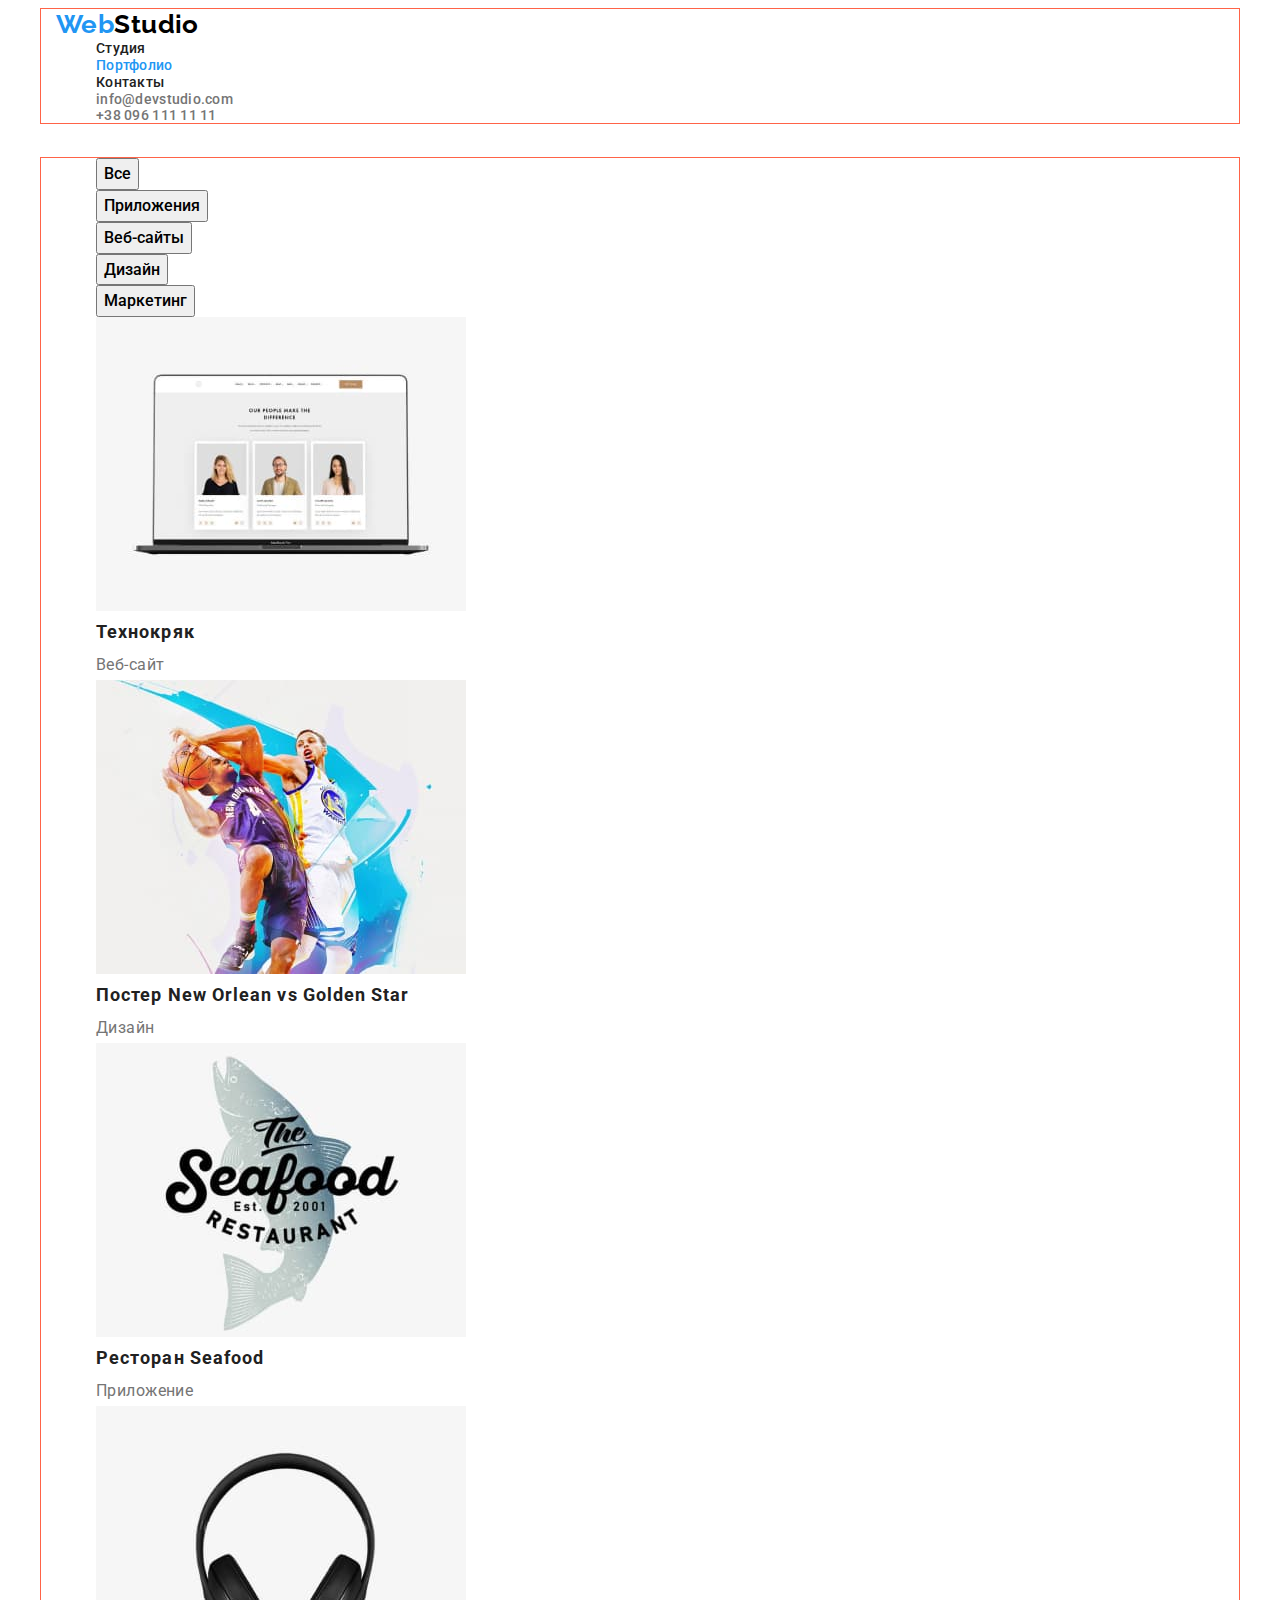
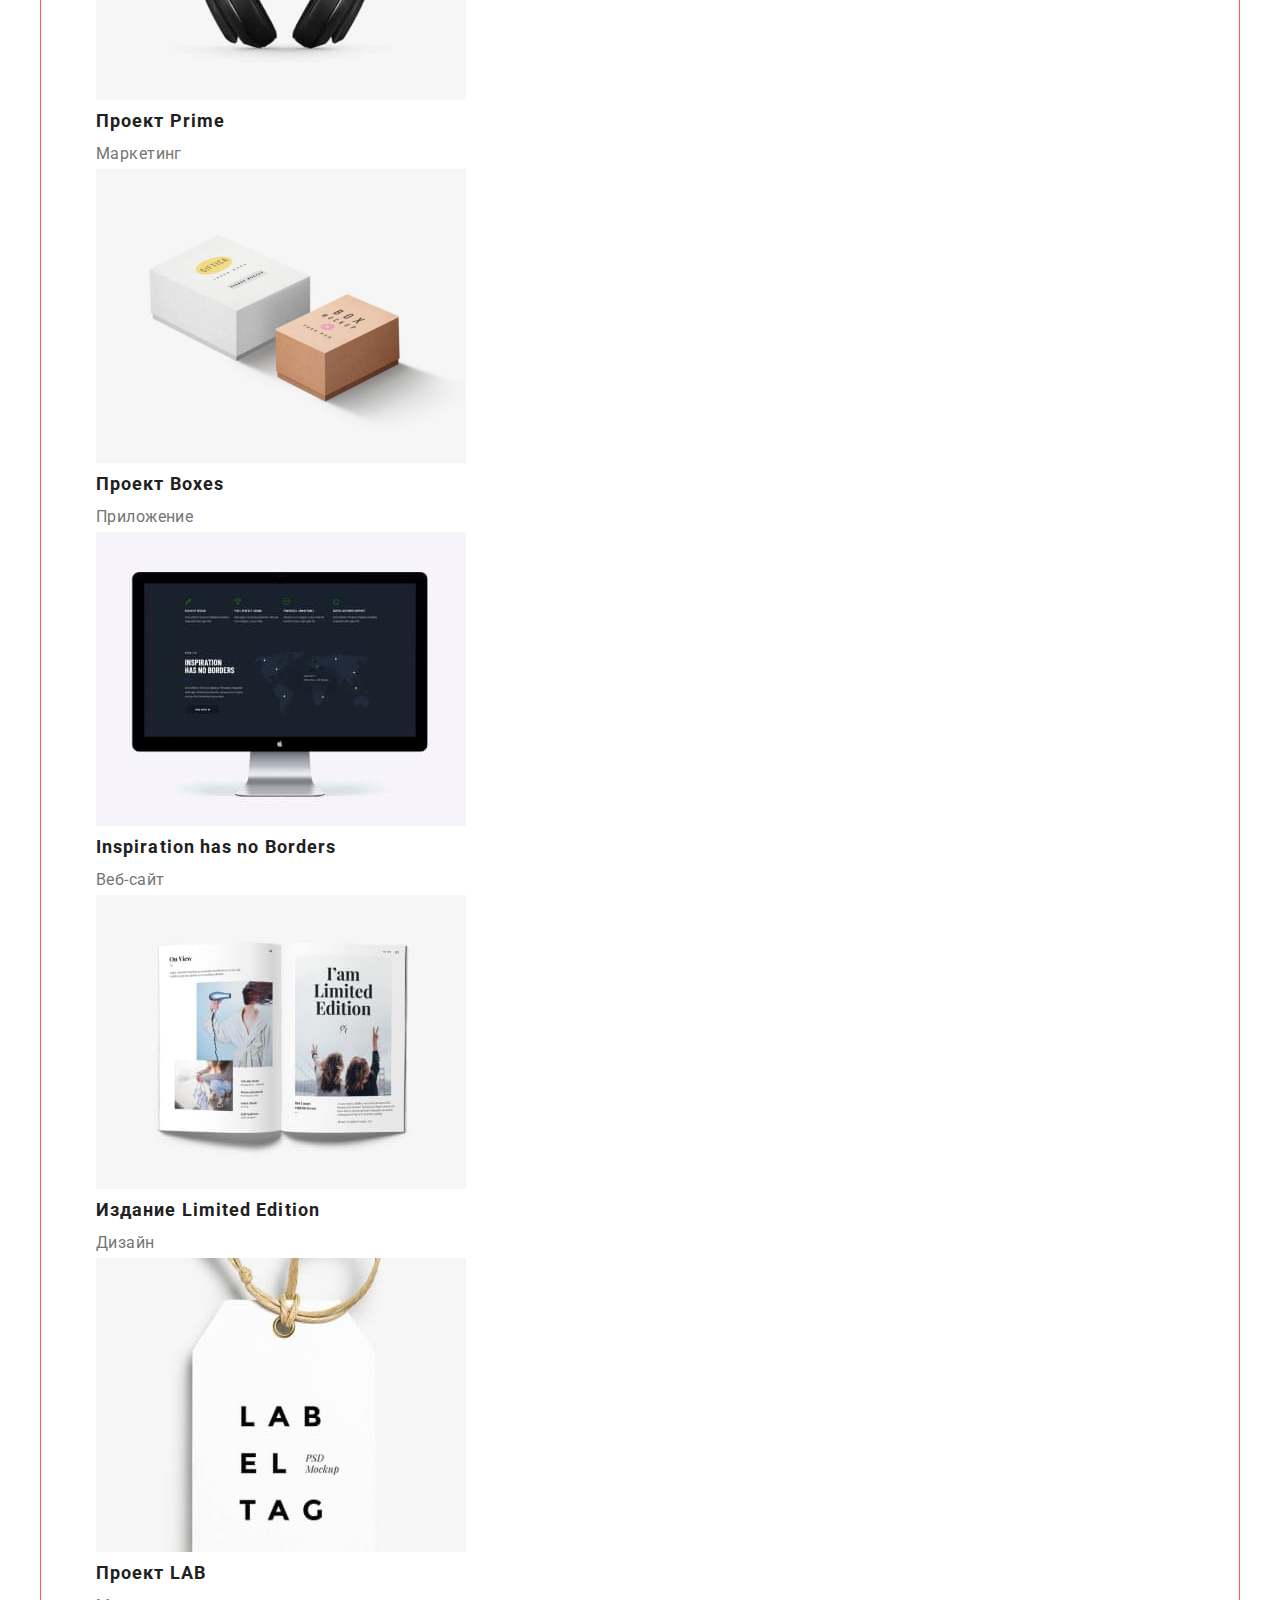
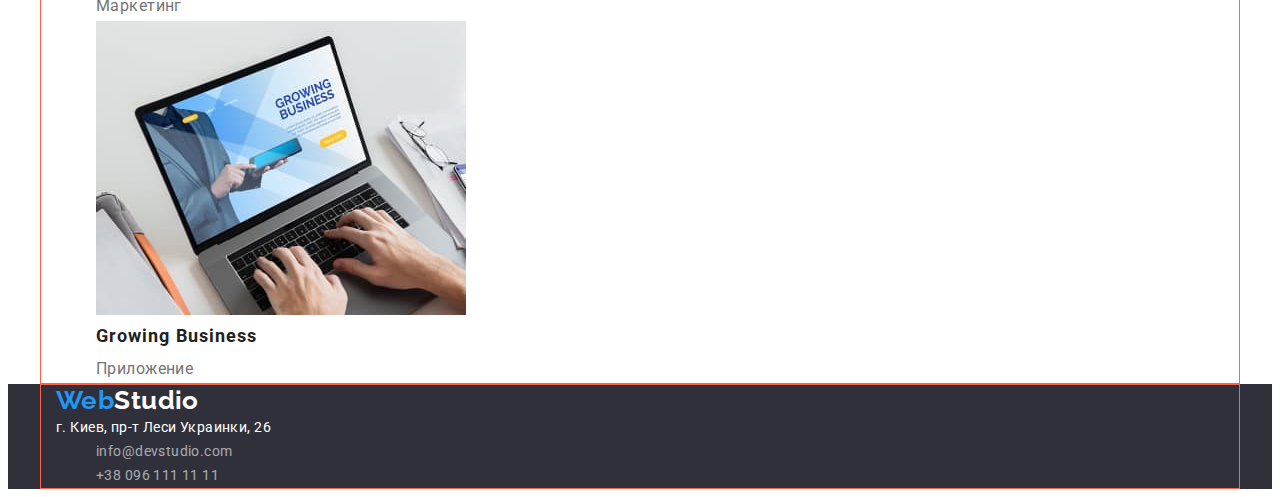
==== portfolio.html @ 593a3c68 "re-added hw_3" ====
<!DOCTYPE html>
<html lang="ru">
<head>
    <meta charset="UTF-8">
    <meta http-equiv="X-UA-Compatible" content="IE=edge">
    <meta name="viewport" content="width=device-width, initial-scale=1.0">
    <title>Портфолио</title>
    <link rel="preconnect" href="https://fonts.gstatic.com">
    <link href="https://fonts.googleapis.com/css2?family=Raleway:wght@700&family=Roboto:wght@400;500;700;900&display=swap" rel="stylesheet">  
    <link rel="stylesheet" href="./css/styles.css">
</head>
    <body>  
        <!--Хедер--> 
        <header>
            <div class="container">
            <nav>
                <a href="./index.html"><span class="logo-web">Web</span><span class="logo-studio">Studio</span></a>
                <ul>
                    <li><a href="./index.html" class="header-title">Студия</a></li>
                    <li><a href="./portfolio.html" class="page-current">Портфолио</a></li>
                    <li><a href="" class="header-title">Контакты</a></li>
                </ul>
            </nav>
                <ul>
                    <li><a href="mailto:info@devstudio.com" class="header-contacts">info@devstudio.com</a></li>
                    <li><a href="tel:+380961111111" class="header-contacts">+38 096 111 11 11</a></li>
                </ul>
            </div>
        </header>
        <!--Основная часть-->
        <main>
            <!--Портфолио-->
            <section>
                <h1 class="projects">Наши работы</h1>
                <div class="container">
                <ul>
                    <li class="filter"><button type="button" class="filter-button">Все</button></li>
                    <li class="filter"><button type="button" class="filter-button">Приложения</button></li>
                    <li class="filter"><button type="button" class="filter-button">Веб-сайты</button></li>
                    <li class="filter"><button type="button" class="filter-button">Дизайн</button></li>
                    <li class="filter"><button type="button" class="filter-button">Маркетинг</button></li>
                </ul>
                <ul>
                    <li>
                        <a href="">
                        <img src="./images/portfolio/technocryak.jpg" alt="Технокряк" width="370" height="294"/>
                        <h2 class="project-name">Технокряк</h2>
                        <p class="project-type">Веб-сайт</p>
                        </a>
                    </li>
                    <li>
                        <a href="">
                        <img src="./images/portfolio/poster.jpg" alt="Постер Нью Орлеан вс Голден Стар" width="370" height="294"/>
                        <h2 class="project-name">Постер New Orlean vs Golden Star</h2>
                        <p class="project-type">Дизайн</p>
                        </a>
                    </li>
                    <li>
                        <a href="">
                        <img src="./images/portfolio/restaurant.jpg" alt="Ресторан Сифуд" width="370" height="294"/>
                        <h2 class="project-name">Ресторан Seafood</h2>
                        <p class="project-type">Приложение</p>
                        </a>
                    </li>
                    <li>
                        <a href="">
                        <img src="./images/portfolio/prime.jpg" alt="Проект Прайм" width="370" height="294"/>
                        <h2 class="project-name">Проект Prime</h2>
                        <p class="project-type">Маркетинг</p>
                        </a>
                    </li>
                    <li>
                        <a href="">
                        <img src="./images/portfolio/boxes.jpg" alt="Проект Боксиз" width="370" height="294"/>
                        <h2 class="project-name">Проект Boxes</h2>
                        <p class="project-type">Приложение</p>
                        </a>
                    </li>
                    <li>
                        <a href="">
                        <img src="./images/portfolio/inspiration.jpg" alt="Инспирейшн хэз ноу бордерз" width="370" height="294"/>
                        <h2 class="project-name">Inspiration has no Borders</h2>
                        <p class="project-type">Веб-сайт</p>
                        </a>
                    </li>
                    <li>
                        <a href="">
                        <img src="./images/portfolio/limedition.jpg" alt="Издание Лимитид Эдишн" width="370" height="294"/>
                        <h2 class="project-name">Издание Limited Edition</h2>
                        <p class="project-type">Дизайн</p>
                        </a>
                    </li>
                    <li>
                        <a href="">
                        <img src="./images/portfolio/lab.jpg" alt="Проект ЛАБ" width="370" height="294"/>
                        <h2 class="project-name">Проект LAB</h2>
                        <p class="project-type">Маркетинг</p>
                        </a>
                    </li>
                    <li>
                        <a href="">
                        <img src="./images/portfolio/growingbus.jpg" alt="Гроуин Бизнес" width="370" height="294"/>
                        <h2 class="project-name">Growing Business</h2>
                        <p class="project-type">Приложение</p>
                        </a>
                    </li>
                </ul>
                </div>               
            </section>    
        </main>
        <!--Футер-->
        <footer class="footer">
            <div class="container">
            <a href="./index.html"><span class="logo-web">Web</span><span class="logo-studio-footer">Studio</span></a>
            <address class="footer-address">
                <p class="footer-post-address"> г. Киев, пр-т Леси Украинки, 26 </p>
                <ul>
                    <li><a href="mailto:info@devstudio.com" class="footer-contacts">info@devstudio.com</a></li>
                    <li><a href="tel:+380961111111" class="footer-contacts">+38 096 111 11 11</a></li>
                </ul>
            </address>
            </div>
        </footer>
    </body>
</html>
---- css/styles.css ----
*,
*::before,
*::after {
  box-sizing: border-box;
}

body {
  font-family: 'Roboto', 'Verdana', 'Tahoma', sans-serif;
  font-style: normal;
  font-weight: 400;
  font-size: 14px;
  letter-spacing: 0.03em;

  background-color: #ffffff;
}

a {
  text-decoration: none;
}

ul {
  list-style: none;
}

:root {
  --title-color: #212121;
  --text-color: #757575;
  --text-color-white: #ffffff;
  --text-BG-color: #2196f3;
  --WEB-BG-color: #2196f3;
}

.container {
  width: 1200px;
  margin: 0 auto;
  padding: 0 15px;

  border: 1px solid tomato;
}

h1,
h2,
h3,
p,
ul {
  margin-top: 0px;
  margin-bottom: 0px;
}

/* Хедер */

.header {
  border: 1px solid #ececec;
}

.logo-web {
  width: 145px;
  height: 31px;
  left: 215px;
  top: 24px;

  font-family: 'Raleway', sans-serif;
  font-weight: 700;
  font-size: 26px;
  line-height: 1.19;
  color: var(--WEB-BG-color);
}

.logo-studio {
  width: 145px;
  height: 31px;
  left: 215px;
  top: 24px;

  font-family: 'Raleway', sans-serif;
  font-weight: 700;
  font-size: 26px;
  line-height: 1.19;
  color: #000000;
}

.navigation {
  width: 294px;
  height: 16px;
  left: 453px;
  top: 32px;
}

.header-title {
  font-weight: 500;
  line-height: 1.14;
  letter-spacing: 0.02em;
  color: var(--title-color);
}
.header-title:hover,
.header-title:focus {
  color: var(--text-BG-color);
}

.page-current {
  width: 49px;
  height: 16px;
  left: 453px;
  top: 32px;

  font-weight: 500;
  line-height: 1.14;
  letter-spacing: 0.02em;
  color: var(--text-BG-color);
}

.page-current:hover,
.page-current:focus {
  color: var(--text-BG-color);
}

.header-contacts {
  font-weight: 500;
  line-height: 1.14px;
  letter-spacing: 0.02em;
  color: var(--text-color);
}

.header-contacts:hover,
.header-contacts:focus {
  color: var(--text-BG-color);
}

/*-Студия--Шапка-*/

.hero {
}

.hero-title {
  font-weight: 900;
  font-size: 44px;
  line-height: 1.36;
  text-align: center;
  letter-spacing: 0.06em;
}

.hero-button {
  font-family: Roboto;
  font-weight: 700;
  font-size: 16px;
  line-height: 1.87;
  align-items: center;
  text-align: center;
  letter-spacing: 0.06em;
}

.hero-button:hover,
.hero-button:focus {
  cursor: pointer;
  color: var(--text-color-white);

  background: var(--text-BG-color);
}

/*-Студия--Особенности-*/

.advantages-name {
  color: var(--text-color-white);
}

.advantages-title {
  font-weight: 700;
  font-size: 14px;
  line-height: 1.14;
  letter-spacing: 0.03em;
  color: var(--title-color);
}

.advantages-discr {
  font-size: 14px;
  line-height: 1.71;
  letter-spacing: 0.03em;
  color: var(--text-color);
}

/*-Студия--Блок Чем мы занимаемся-*/
.section-name {
  font-family: Roboto;
  font-style: normal;
  font-weight: 700;
  font-size: 36px;
  line-height: 1.17;
  text-align: center;
  letter-spacing: 0.03em;
  color: var(--title-color);
}

/*-Студия--Наша команда-*/

.team-name {
  font-weight: 500;
  font-size: 16px;
  line-height: 1.19;
  letter-spacing: 0.03em;
  color: var(--title-color);
}

.team-positon {
  font-size: 16px;
  line-height: 1.19;
  letter-spacing: 0.03em;
  color: var(--text-color);
}

/* Портфолио */

.projects {
  color: var(--text-color-white);
}

.filter-button {
  font-family: 'Roboto', sans-serif;
  font-weight: 500;
  font-size: 16px;
  line-height: 1.62;
  align-items: center;
  text-align: center;
}

.filter-button:hover,
.filter-button:focus {
  cursor: pointer;
  color: var(--text-color-white);

  background: var(--text-BG-color);
}

.project-name {
  font-weight: 700;
  font-size: 18px;
  line-height: 2;
  letter-spacing: 0.06em;
  color: var(--title-color);
}

.project-type {
  font-size: 16px;
  line-height: 1.87;
  color: var(--text-color);
}

/* Футер */

.footer {
  background: #2f303a;
}

.footer-address {
  font-style: normal;
  line-height: 1.71;
}

.footer-post-address {
  color: var(--text-color-white);
}

.footer-contacts {
  color: rgba(255, 255, 255, 0.6);
}

.footer-contacts:hover,
.footer-contacts:focus {
  color: var(--text-BG-color);
}

.logo-studio-footer {
  font-family: 'Raleway', sans-serif;
  font-weight: 700;
  font-size: 26px;
  line-height: 1.19;
  color: var(--text-color-white);
}
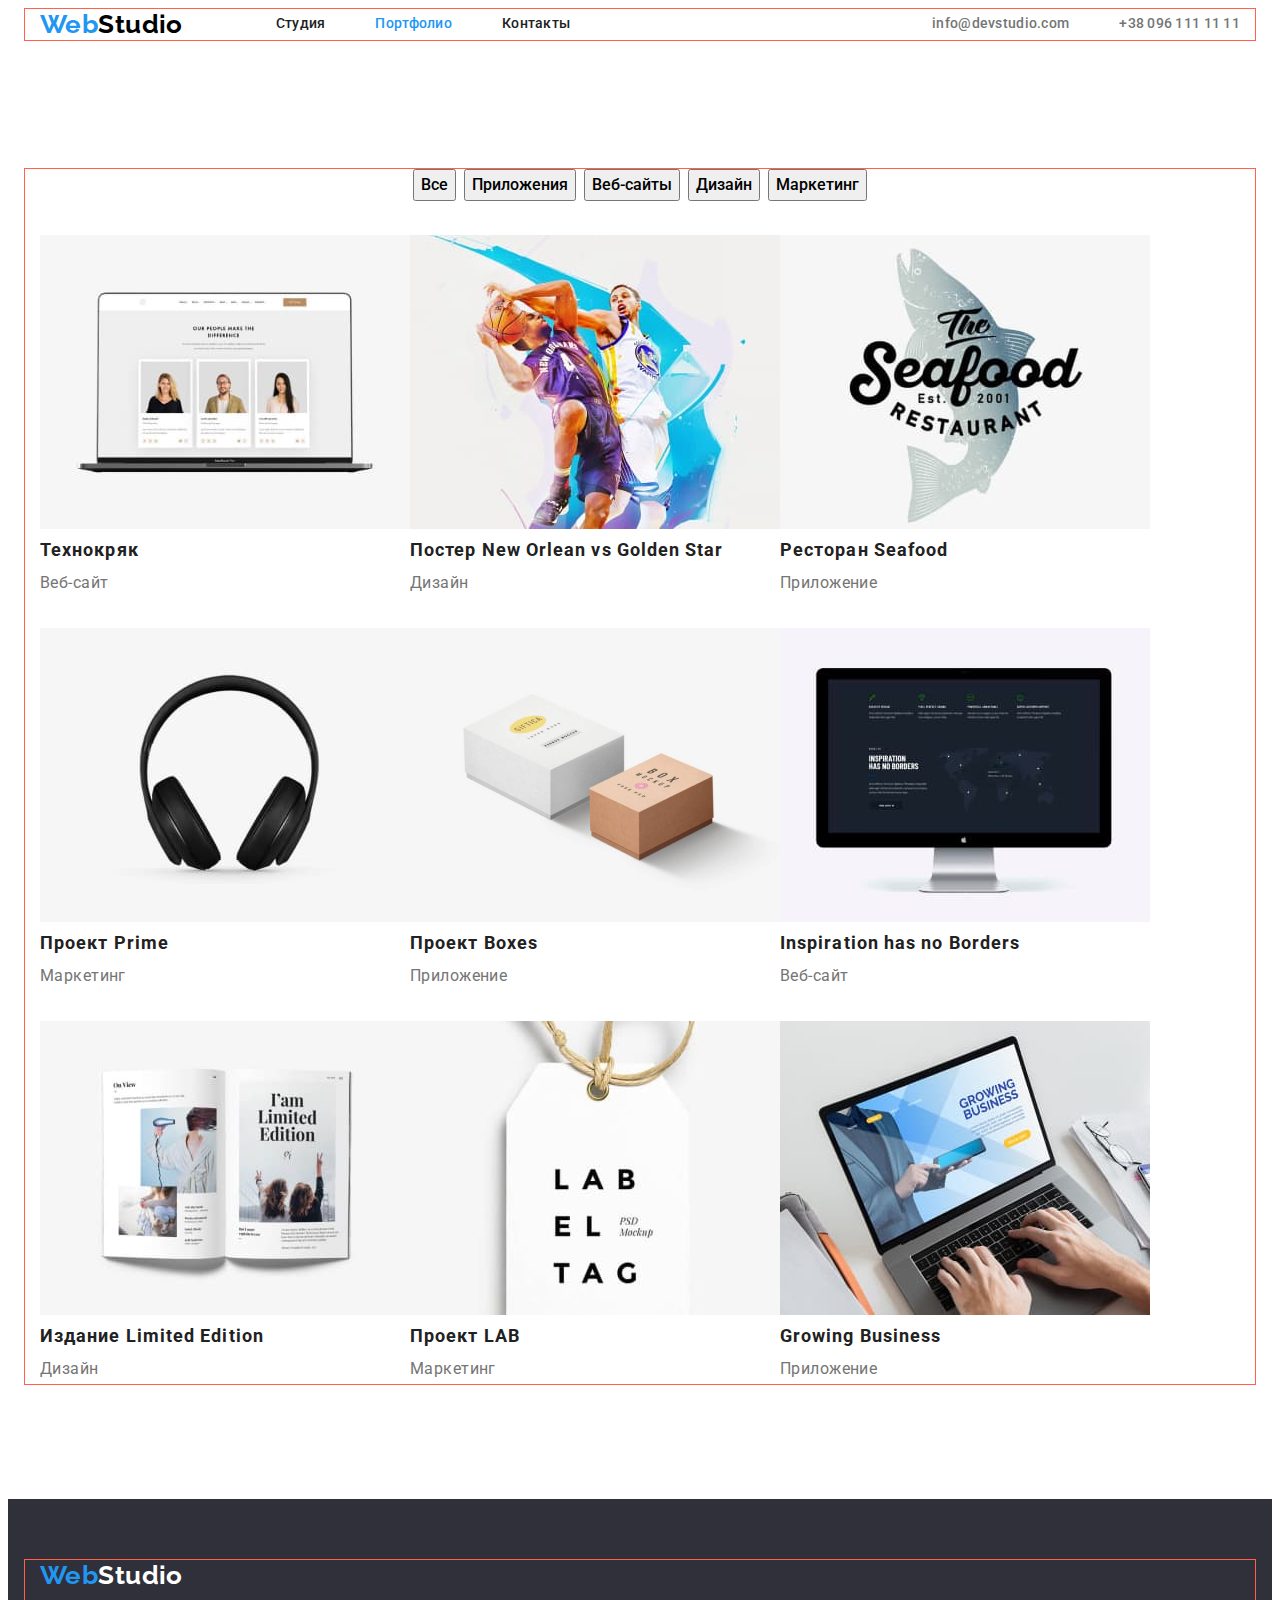
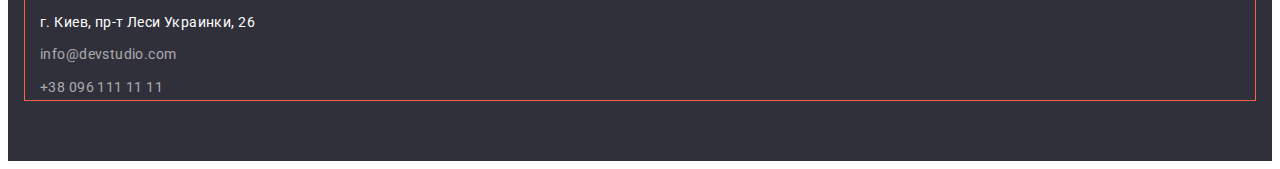
==== commit 6139b7fe: "2 pages done" ====
--- a/portfolio.html
+++ b/portfolio.html
@@ -12,111 +12,114 @@
     <body>  
         <!--Хедер--> 
         <header>
-            <div class="container">
-            <nav>
-                <a href="./index.html"><span class="logo-web">Web</span><span class="logo-studio">Studio</span></a>
-                <ul>
-                    <li><a href="./index.html" class="header-title">Студия</a></li>
-                    <li><a href="./portfolio.html" class="page-current">Портфолио</a></li>
-                    <li><a href="" class="header-title">Контакты</a></li>
-                </ul>
-            </nav>
-                <ul>
-                    <li><a href="mailto:info@devstudio.com" class="header-contacts">info@devstudio.com</a></li>
-                    <li><a href="tel:+380961111111" class="header-contacts">+38 096 111 11 11</a></li>
-                </ul>
+            <div class="container container-header">
+                <nav class="navigation">
+                    <a class="logo" href="./index.html"><span class="logo-web">Web</span><span class="logo-studio">Studio</span></a>
+                    <ul class="list">
+                        <li class="menu"><a href="./index.html" class="header-title">Студия</a></li>
+                        <li class="menu"><a href="./portfolio.html" class="page-current">Портфолио</a></li>
+                        <li class="menu"><a href="" class="header-title">Контакты</a></li>
+                    </ul>
+                </nav>
+                    <ul class="list-contacts">
+                        <li class="menu-contacts"><a href="mailto:info@devstudio.com" class="header-contacts">info@devstudio.com</a></li>
+                        <li class="menu-contacts"><a href="tel:+380961111111" class="header-contacts">+38 096 111 11 11</a></li>
+                    </ul>
             </div>
         </header>
         <!--Основная часть-->
         <main>
-            <!--Портфолио-->
+        <!--Портфолио-->
             <section>
                 <h1 class="projects">Наши работы</h1>
-                <div class="container">
-                <ul>
-                    <li class="filter"><button type="button" class="filter-button">Все</button></li>
-                    <li class="filter"><button type="button" class="filter-button">Приложения</button></li>
-                    <li class="filter"><button type="button" class="filter-button">Веб-сайты</button></li>
-                    <li class="filter"><button type="button" class="filter-button">Дизайн</button></li>
-                    <li class="filter"><button type="button" class="filter-button">Маркетинг</button></li>
-                </ul>
-                <ul>
-                    <li>
-                        <a href="">
-                        <img src="./images/portfolio/technocryak.jpg" alt="Технокряк" width="370" height="294"/>
-                        <h2 class="project-name">Технокряк</h2>
-                        <p class="project-type">Веб-сайт</p>
-                        </a>
-                    </li>
-                    <li>
-                        <a href="">
-                        <img src="./images/portfolio/poster.jpg" alt="Постер Нью Орлеан вс Голден Стар" width="370" height="294"/>
-                        <h2 class="project-name">Постер New Orlean vs Golden Star</h2>
-                        <p class="project-type">Дизайн</p>
-                        </a>
-                    </li>
-                    <li>
-                        <a href="">
-                        <img src="./images/portfolio/restaurant.jpg" alt="Ресторан Сифуд" width="370" height="294"/>
-                        <h2 class="project-name">Ресторан Seafood</h2>
-                        <p class="project-type">Приложение</p>
-                        </a>
-                    </li>
-                    <li>
-                        <a href="">
-                        <img src="./images/portfolio/prime.jpg" alt="Проект Прайм" width="370" height="294"/>
-                        <h2 class="project-name">Проект Prime</h2>
-                        <p class="project-type">Маркетинг</p>
-                        </a>
-                    </li>
-                    <li>
-                        <a href="">
-                        <img src="./images/portfolio/boxes.jpg" alt="Проект Боксиз" width="370" height="294"/>
-                        <h2 class="project-name">Проект Boxes</h2>
-                        <p class="project-type">Приложение</p>
-                        </a>
-                    </li>
-                    <li>
-                        <a href="">
-                        <img src="./images/portfolio/inspiration.jpg" alt="Инспирейшн хэз ноу бордерз" width="370" height="294"/>
-                        <h2 class="project-name">Inspiration has no Borders</h2>
-                        <p class="project-type">Веб-сайт</p>
-                        </a>
-                    </li>
-                    <li>
-                        <a href="">
-                        <img src="./images/portfolio/limedition.jpg" alt="Издание Лимитид Эдишн" width="370" height="294"/>
-                        <h2 class="project-name">Издание Limited Edition</h2>
-                        <p class="project-type">Дизайн</p>
-                        </a>
-                    </li>
-                    <li>
-                        <a href="">
-                        <img src="./images/portfolio/lab.jpg" alt="Проект ЛАБ" width="370" height="294"/>
-                        <h2 class="project-name">Проект LAB</h2>
-                        <p class="project-type">Маркетинг</p>
-                        </a>
-                    </li>
-                    <li>
-                        <a href="">
-                        <img src="./images/portfolio/growingbus.jpg" alt="Гроуин Бизнес" width="370" height="294"/>
-                        <h2 class="project-name">Growing Business</h2>
-                        <p class="project-type">Приложение</p>
-                        </a>
-                    </li>
-                </ul>
+                <div class="container container-projects">
+                    <ul class="filter-menu">
+                        <li class="filter"><button type="button" class="filter-button">Все</button></li>
+                        <li class="filter"><button type="button" class="filter-button">Приложения</button></li>
+                        <li class="filter"><button type="button" class="filter-button">Веб-сайты</button></li>
+                        <li class="filter"><button type="button" class="filter-button">Дизайн</button></li>
+                        <li class="filter"><button type="button" class="filter-button">Маркетинг</button></li>
+                    </ul>
+                    <ul class="project-catalog">
+                        <li class="project-catalog-item">
+                            <a href="">
+                            <img src="./images/portfolio/technocryak.jpg" alt="Технокряк" width="370" height="294"/>
+                            <div class="project-discription"> 
+                                <h2 class="project-name">Технокряк</h2>
+                                <p class="project-type">Веб-сайт</p>    
+                            </div>
+                            
+                            </a>
+                        </li>
+                        <li class="project-catalog-item">
+                            <a href="">
+                            <img src="./images/portfolio/poster.jpg" alt="Постер Нью Орлеан вс Голден Стар" width="370" height="294"/>
+                            <h2 class="project-name">Постер New Orlean vs Golden Star</h2>
+                            <p class="project-type">Дизайн</p>
+                            </a>
+                        </li>
+                        <li class="project-catalog-item">
+                            <a href="">
+                            <img src="./images/portfolio/restaurant.jpg" alt="Ресторан Сифуд" width="370" height="294"/>
+                            <h2 class="project-name">Ресторан Seafood</h2>
+                            <p class="project-type">Приложение</p>
+                            </a>
+                        </li>
+                        <li class="project-catalog-item">
+                            <a href="">
+                            <img src="./images/portfolio/prime.jpg" alt="Проект Прайм" width="370" height="294"/>
+                            <h2 class="project-name">Проект Prime</h2>
+                            <p class="project-type">Маркетинг</p>
+                            </a>
+                        </li>
+                        <li class="project-catalog-item">
+                            <a href="">
+                            <img src="./images/portfolio/boxes.jpg" alt="Проект Боксиз" width="370" height="294"/>
+                            <h2 class="project-name">Проект Boxes</h2>
+                            <p class="project-type">Приложение</p>
+                            </a>
+                        </li>
+                        <li class="project-catalog-item">
+                            <a href="">
+                            <img src="./images/portfolio/inspiration.jpg" alt="Инспирейшн хэз ноу бордерз" width="370" height="294"/>
+                            <h2 class="project-name">Inspiration has no Borders</h2>
+                            <p class="project-type">Веб-сайт</p>
+                            </a>
+                        </li>
+                        <li class="project-catalog-item">
+                            <a href="">
+                            <img src="./images/portfolio/limedition.jpg" alt="Издание Лимитид Эдишн" width="370" height="294"/>
+                            <h2 class="project-name">Издание Limited Edition</h2>
+                            <p class="project-type">Дизайн</p>
+                            </a>
+                        </li>
+                        <li class="project-catalog-item">
+                            <a href="">
+                            <img src="./images/portfolio/lab.jpg" alt="Проект ЛАБ" width="370" height="294"/>
+                            <h2 class="project-name">Проект LAB</h2>
+                            <p class="project-type">Маркетинг</p>
+                            </a>
+                        </li>
+                        <li class="project-catalog-item">
+                            <a href="">
+                            <img src="./images/portfolio/growingbus.jpg" alt="Гроуин Бизнес" width="370" height="294"/>
+                            <h2 class="project-name">Growing Business</h2>
+                            <p class="project-type">Приложение</p>
+                            </a>
+                        </li>
+                    </ul>
                 </div>               
             </section>    
         </main>
         <!--Футер-->
         <footer class="footer">
-            <div class="container">
-            <a href="./index.html"><span class="logo-web">Web</span><span class="logo-studio-footer">Studio</span></a>
+            <div class="container container-footer">
+            <a class="logo" href="./index.html"><span class="logo-web">Web</span><span class="logo-studio-footer">Studio</span></a>
             <address class="footer-address">
                 <p class="footer-post-address"> г. Киев, пр-т Леси Украинки, 26 </p>
-                <ul>
-                    <li><a href="mailto:info@devstudio.com" class="footer-contacts">info@devstudio.com</a></li>
-                    <li><a href="tel:+380961111111" class="footer-contacts">+38 096 111 11 11</a></li>
+                <ul class="footer-contacts-list">
+                    <li class="footer-contacts-item"><a href="mailto:info@devstudio.com" class="footer-contacts">info@devstudio.com</a></li>
+                    <li class="footer-contacts-item"><a href="tel:+380961111111" class="footer-contacts">+38 096 111 11 11</a></li>
                 </ul>
             </address>
             </div>
--- a/css/styles.css
+++ b/css/styles.css
@@ -1,9 +1,3 @@
-*,
-*::before,
-*::after {
-  box-sizing: border-box;
-}
-
 body {
   font-family: 'Roboto', 'Verdana', 'Tahoma', sans-serif;
   font-style: normal;
@@ -20,6 +14,8 @@
 
 ul {
   list-style: none;
+  margin: 0;
+  padding: 0;
 }
 
 :root {
@@ -38,27 +34,49 @@
   border: 1px solid tomato;
 }
 
+.section {
+  padding-top: 94px;
+  padding-bottom: 94px;
+}
+
 h1,
 h2,
 h3,
-p,
-ul {
-  margin-top: 0px;
-  margin-bottom: 0px;
-}
-
-/* Хедер */
+h4,
+h5,
+h6,
+p {
+  margin: 0px;
+  padding: 0px;
+}
+
+/* Хеддер */
 
 .header {
-  border: 1px solid #ececec;
+  padding-top: 24px;
+  padding-bottom: 25px;
+  border-bottom: 1px solid #ececec;
+}
+
+.container-header {
+  display: flex;
+  align-items: center;
+}
+.navigation {
+  display: flex;
+  align-items: center;
+}
+
+.contacts-menu {
+  display: flex;
+}
+
+.logo {
+  display: block;
+  align-items: center;
 }
 
 .logo-web {
-  width: 145px;
-  height: 31px;
-  left: 215px;
-  top: 24px;
-
   font-family: 'Raleway', sans-serif;
   font-weight: 700;
   font-size: 26px;
@@ -67,11 +85,6 @@
 }
 
 .logo-studio {
-  width: 145px;
-  height: 31px;
-  left: 215px;
-  top: 24px;
-
   font-family: 'Raleway', sans-serif;
   font-weight: 700;
   font-size: 26px;
@@ -79,14 +92,18 @@
   color: #000000;
 }
 
-.navigation {
-  width: 294px;
-  height: 16px;
-  left: 453px;
-  top: 32px;
+.list {
+  display: flex;
+  margin-left: 93px;
+}
+
+.menu + .menu {
+  margin-left: 50px;
 }
 
 .header-title {
+  display: block;
+
   font-weight: 500;
   line-height: 1.14;
   letter-spacing: 0.02em;
@@ -98,10 +115,7 @@
 }
 
 .page-current {
-  width: 49px;
-  height: 16px;
-  left: 453px;
-  top: 32px;
+  display: block;
 
   font-weight: 500;
   line-height: 1.14;
@@ -114,9 +128,21 @@
   color: var(--text-BG-color);
 }
 
+.list-contacts {
+  display: flex;
+  margin-left: auto;
+  align-items: center;
+}
+
+.menu-contacts + .menu-contacts {
+  margin-left: 50px;
+}
+
 .header-contacts {
+  display: block;
+
   font-weight: 500;
-  line-height: 1.14px;
+  line-height: 1.14;
   letter-spacing: 0.02em;
   color: var(--text-color);
 }
@@ -129,17 +155,32 @@
 /*-Студия--Шапка-*/
 
 .hero {
+  padding-top: 200px;
+  padding-bottom: 200px;
+
+  background-color: #2f303a;
 }
 
 .hero-title {
+  max-width: 696px;
+  margin: 0 auto;
+
   font-weight: 900;
   font-size: 44px;
   line-height: 1.36;
   text-align: center;
   letter-spacing: 0.06em;
+  text-transform: uppercase;
+  color: var(--text-color-white);
 }
 
 .hero-button {
+  display: block;
+  max-width: 200px;
+  margin: 0 auto;
+  margin-top: 30px;
+  border-radius: 4px;
+
   font-family: Roboto;
   font-weight: 700;
   font-size: 16px;
@@ -155,15 +196,27 @@
   color: var(--text-color-white);
 
   background: var(--text-BG-color);
-}
-
-/*-Студия--Особенности-*/
+  filter: drop-shadow(0px 4px 4px rgba(0, 0, 0, 0.25));
+}
+
+/*-----------Студия--Особенности---------------*/
 
 .advantages-name {
-  color: var(--text-color-white);
+  display: none;
+  color: var(--text-color-white);
+}
+
+.advantages-list {
+  display: flex;
+  align-items: center;
+}
+
+.advantages-item {
+  flex-basis: calc((100%-90px) / 4);
 }
 
 .advantages-title {
+  margin-bottom: 10px;
   font-weight: 700;
   font-size: 14px;
   line-height: 1.14;
@@ -178,7 +231,7 @@
   color: var(--text-color);
 }
 
-/*-Студия--Блок Чем мы занимаемся-*/
+/*-------Студия--Блок Чем мы занимаемся---------*/
 .section-name {
   font-family: Roboto;
   font-style: normal;
@@ -190,7 +243,38 @@
   color: var(--title-color);
 }
 
-/*-Студия--Наша команда-*/
+.we-do-list {
+  display: flex;
+  max-width: 1170px;
+  margin-left: -30px;
+}
+
+.we-do-item {
+  margin-top: 50px;
+  margin-left: 30px;
+  flex-basis: calc((100%-60px) / 3);
+}
+
+/*----------Студия--Наша команда---------------*/
+
+.team-board {
+  display: flex;
+  margin-left: -30px;
+}
+
+.team-board-item {
+  margin-top: 50px;
+  margin-left: 30px;
+  flex-basis: calc((100%-90px) / 4);
+}
+
+.position-title {
+  padding-top: 30px;
+  padding-right: 50px;
+  padding-bottom: 30px;
+  padding-left: 50px;
+  text-align: center;
+}
 
 .team-name {
   font-weight: 500;
@@ -201,16 +285,27 @@
 }
 
 .team-positon {
+  margin-top: 10px;
   font-size: 16px;
   line-height: 1.19;
   letter-spacing: 0.03em;
   color: var(--text-color);
 }
 
-/* Портфолио */
+/* -------------Портфолио--------------*/
 
 .projects {
   color: var(--text-color-white);
+}
+
+.filter-menu {
+  display: flex;
+  justify-content: center;
+  margin-bottom: 34px;
+}
+
+.filter + .filter {
+  margin-left: 8px;
 }
 
 .filter-button {
@@ -230,6 +325,36 @@
   background: var(--text-BG-color);
 }
 
+.container-projects {
+  width: 1200px;
+  padding-right: 15px;
+  padding-left: 15px;
+  margin-top: 94px;
+  margin-left: auto;
+  margin-bottom: 114px;
+  margin-right: auto;
+}
+
+.project-catalog {
+  display: flex;
+  flex-wrap: wrap;
+  margin-right: -30px;
+}
+
+.project-catalog-item {
+  flex-basis: calc((100%-60px) / 3);
+  margin-right: 30pb;
+  margin-bottom: 30px;
+}
+
+.project-catalog-item:nth-last-child(3n) {
+  margin-bottom: 30px;
+}
+
+.project-catalog-item:nth-last-child(-n + 3) {
+  margin-bottom: 0px;
+}
+
 .project-name {
   font-weight: 700;
   font-size: 18px;
@@ -244,15 +369,36 @@
   color: var(--text-color);
 }
 
-/* Футер */
+/*------------------ Футер----------------- */
 
 .footer {
+  padding-top: 60px;
+  padding-bottom: 60px;
+
   background: #2f303a;
 }
 
+.container-footer {
+  display: block;
+}
+
 .footer-address {
+  margin-top: 20px;
+  margin-right: auto;
+  margin-left: 0px;
+
   font-style: normal;
   line-height: 1.71;
+}
+
+.footer-contacts-list {
+  display: flex;
+  flex-direction: column;
+  margin-top: 9px;
+}
+
+.footer-contacts-item + .footer-contacts-item {
+  margin-top: 9px;
 }
 
 .footer-post-address {
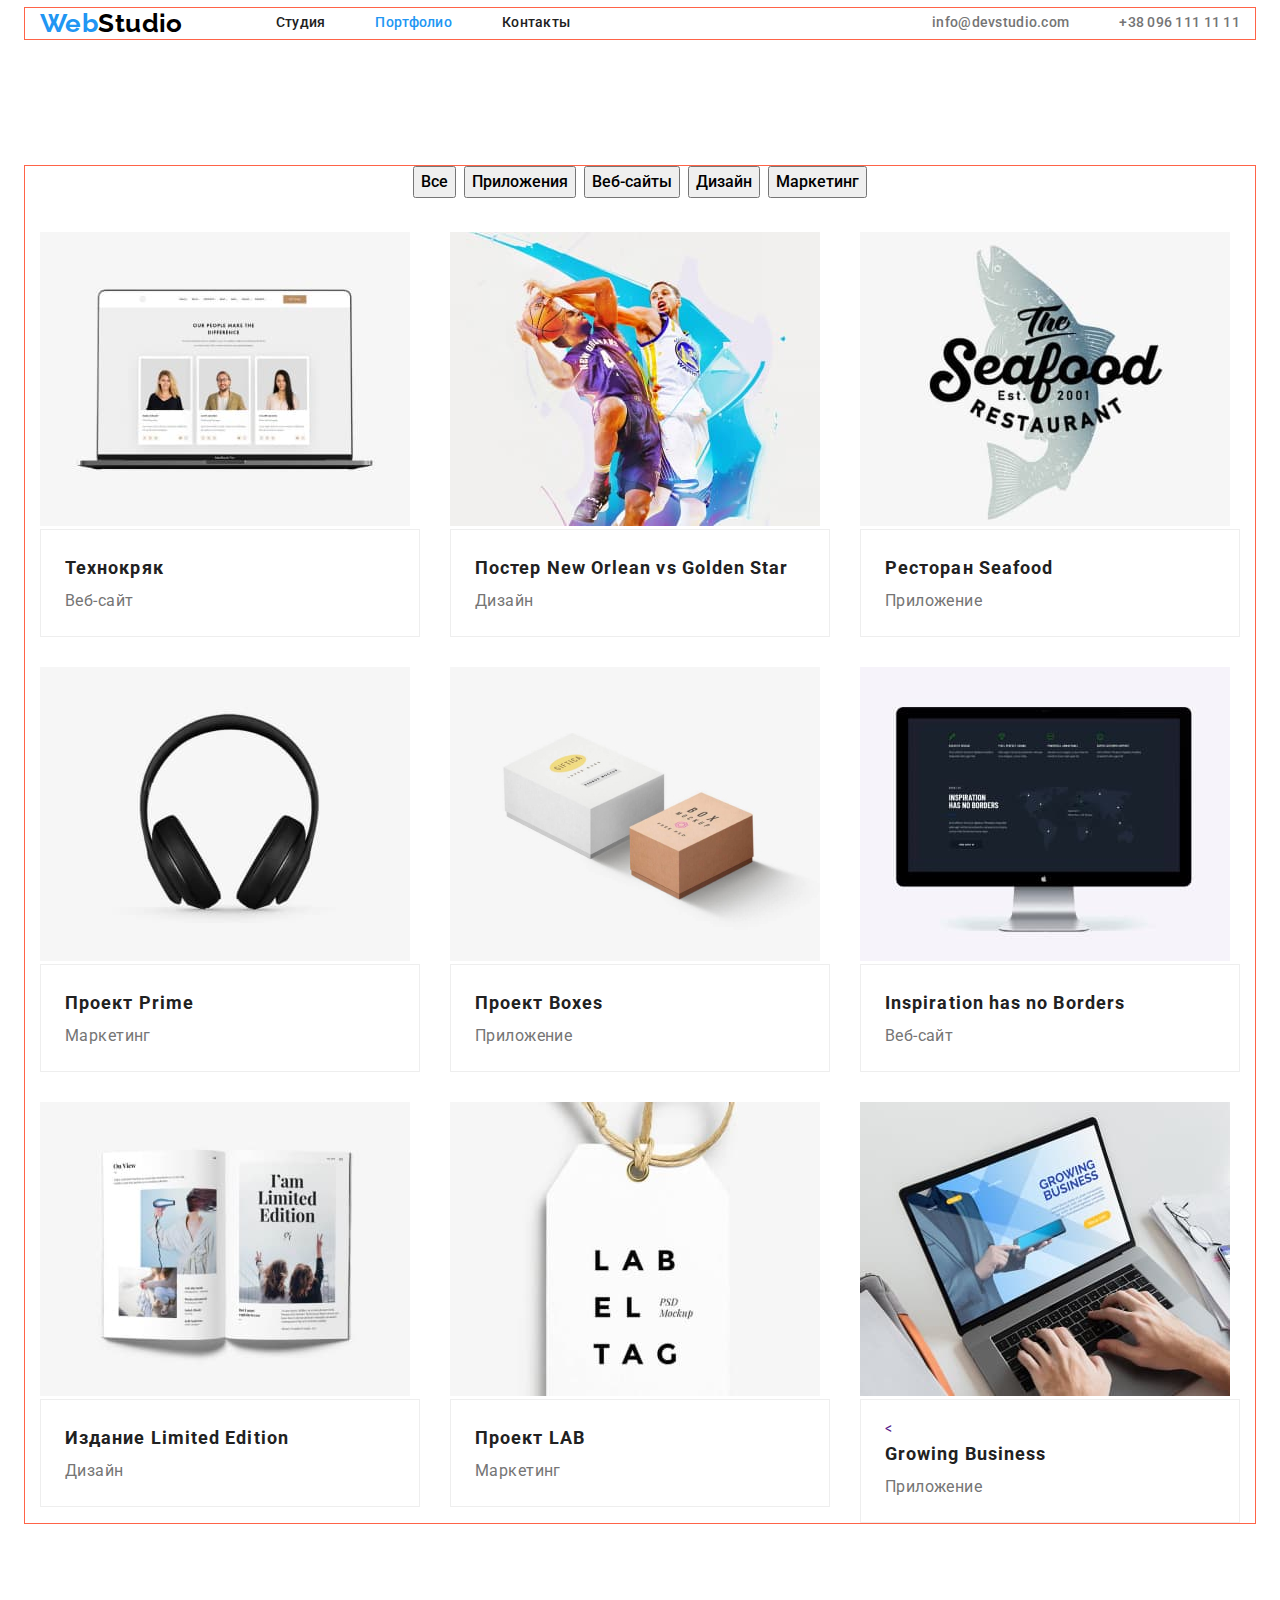
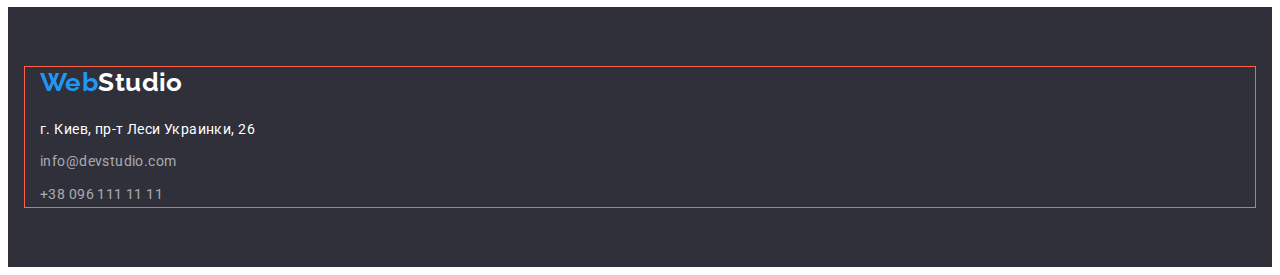
==== commit edbe46fc: "Changed Portfolio Projects" ====
--- a/portfolio.html
+++ b/portfolio.html
@@ -7,6 +7,9 @@
     <title>Портфолио</title>
     <link rel="preconnect" href="https://fonts.gstatic.com">
     <link href="https://fonts.googleapis.com/css2?family=Raleway:wght@700&family=Roboto:wght@400;500;700;900&display=swap" rel="stylesheet">  
+    <link rel="stylesheet" href="https://cdnjs.cloudflare.com/ajax/libs/modern-normalize/1.1.0/modern-normalize.min.css"
+        integrity="sha512-wpPYUAdjBVSE4KJnH1VR1HeZfpl1ub8YT/NKx4PuQ5NmX2tKuGu6U/JRp5y+Y8XG2tV+wKQpNHVUX03MfMFn9Q=="
+        crossorigin="anonymous" referrerpolicy="no-referrer" />
     <link rel="stylesheet" href="./css/styles.css">
 </head>
     <body>  
@@ -48,63 +51,78 @@
                                 <h2 class="project-name">Технокряк</h2>
                                 <p class="project-type">Веб-сайт</p>    
                             </div>
-                            
                             </a>
                         </li>
                         <li class="project-catalog-item">
                             <a href="">
                             <img src="./images/portfolio/poster.jpg" alt="Постер Нью Орлеан вс Голден Стар" width="370" height="294"/>
-                            <h2 class="project-name">Постер New Orlean vs Golden Star</h2>
-                            <p class="project-type">Дизайн</p>
+                            <div class="project-discription">
+                                <h2 class="project-name">Постер New Orlean vs Golden Star</h2>
+                                <p class="project-type">Дизайн</p>
+                            </div>
                             </a>
                         </li>
                         <li class="project-catalog-item">
                             <a href="">
                             <img src="./images/portfolio/restaurant.jpg" alt="Ресторан Сифуд" width="370" height="294"/>
-                            <h2 class="project-name">Ресторан Seafood</h2>
-                            <p class="project-type">Приложение</p>
+                            <div class="project-discription">
+                                <h2 class="project-name">Ресторан Seafood</h2>
+                                <p class="project-type">Приложение</p>
+                            </div>
                             </a>
                         </li>
                         <li class="project-catalog-item">
                             <a href="">
                             <img src="./images/portfolio/prime.jpg" alt="Проект Прайм" width="370" height="294"/>
-                            <h2 class="project-name">Проект Prime</h2>
-                            <p class="project-type">Маркетинг</p>
+                            <div class="project-discription">
+                                <h2 class="project-name">Проект Prime</h2>
+                                <p class="project-type">Маркетинг</p>
+                            </div>
                             </a>
                         </li>
                         <li class="project-catalog-item">
                             <a href="">
                             <img src="./images/portfolio/boxes.jpg" alt="Проект Боксиз" width="370" height="294"/>
-                            <h2 class="project-name">Проект Boxes</h2>
-                            <p class="project-type">Приложение</p>
+                            <div class="project-discription">
+                                <h2 class="project-name">Проект Boxes</h2>
+                                <p class="project-type">Приложение</p>
+                            </div>
                             </a>
                         </li>
                         <li class="project-catalog-item">
                             <a href="">
                             <img src="./images/portfolio/inspiration.jpg" alt="Инспирейшн хэз ноу бордерз" width="370" height="294"/>
-                            <h2 class="project-name">Inspiration has no Borders</h2>
-                            <p class="project-type">Веб-сайт</p>
+                            <div class="project-discription">
+                                <h2 class="project-name">Inspiration has no Borders</h2>
+                                <p class="project-type">Веб-сайт</p>
+                            </div>
                             </a>
                         </li>
                         <li class="project-catalog-item">
-                            <a href="">
+                            <div href="">
                             <img src="./images/portfolio/limedition.jpg" alt="Издание Лимитид Эдишн" width="370" height="294"/>
-                            <h2 class="project-name">Издание Limited Edition</h2>
-                            <p class="project-type">Дизайн</p>
+                            <div class="project-discription">
+                                <h2 class="project-name">Издание Limited Edition</h2>
+                                <p class="project-type">Дизайн</p>
+                            </div>
                             </a>
                         </li>
                         <li class="project-catalog-item">
                             <a href="">
                             <img src="./images/portfolio/lab.jpg" alt="Проект ЛАБ" width="370" height="294"/>
-                            <h2 class="project-name">Проект LAB</h2>
-                            <p class="project-type">Маркетинг</p>
+                            <div class="project-discription">
+                                <h2 class="project-name">Проект LAB</h2>
+                                <p class="project-type">Маркетинг</p>
+                            </div>
                             </a>
                         </li>
                         <li class="project-catalog-item">
                             <a href="">
                             <img src="./images/portfolio/growingbus.jpg" alt="Гроуин Бизнес" width="370" height="294"/>
-                            <h2 class="project-name">Growing Business</h2>
-                            <p class="project-type">Приложение</p>
+                            <div class="project-discription"><
+                                <h2 class="project-name">Growing Business</h2>
+                                <p class="project-type">Приложение</p>
+                            </div>
                             </a>
                         </li>
                     </ul>
--- a/css/styles.css
+++ b/css/styles.css
@@ -31,7 +31,7 @@
   margin: 0 auto;
   padding: 0 15px;
 
-  border: 1px solid tomato;
+  outline: 1px solid tomato;
 }
 
 .section {
@@ -338,12 +338,13 @@
 .project-catalog {
   display: flex;
   flex-wrap: wrap;
-  margin-right: -30px;
+  margin-left: -30px;
+  margin-bottom: -30px;
 }
 
 .project-catalog-item {
-  flex-basis: calc((100%-60px) / 3);
-  margin-right: 30pb;
+  flex-basis: calc((100% - 90px) / 3);
+  margin-left: 30px;
   margin-bottom: 30px;
 }
 
@@ -369,6 +370,13 @@
   color: var(--text-color);
 }
 
+.project-discription {
+  border: 1px solid #eeeeee;
+  padding-top: 20px;
+  padding-left: 24px;
+  padding-bottom: 20px;
+  padding-right: 24px;
+}
 /*------------------ Футер----------------- */
 
 .footer {
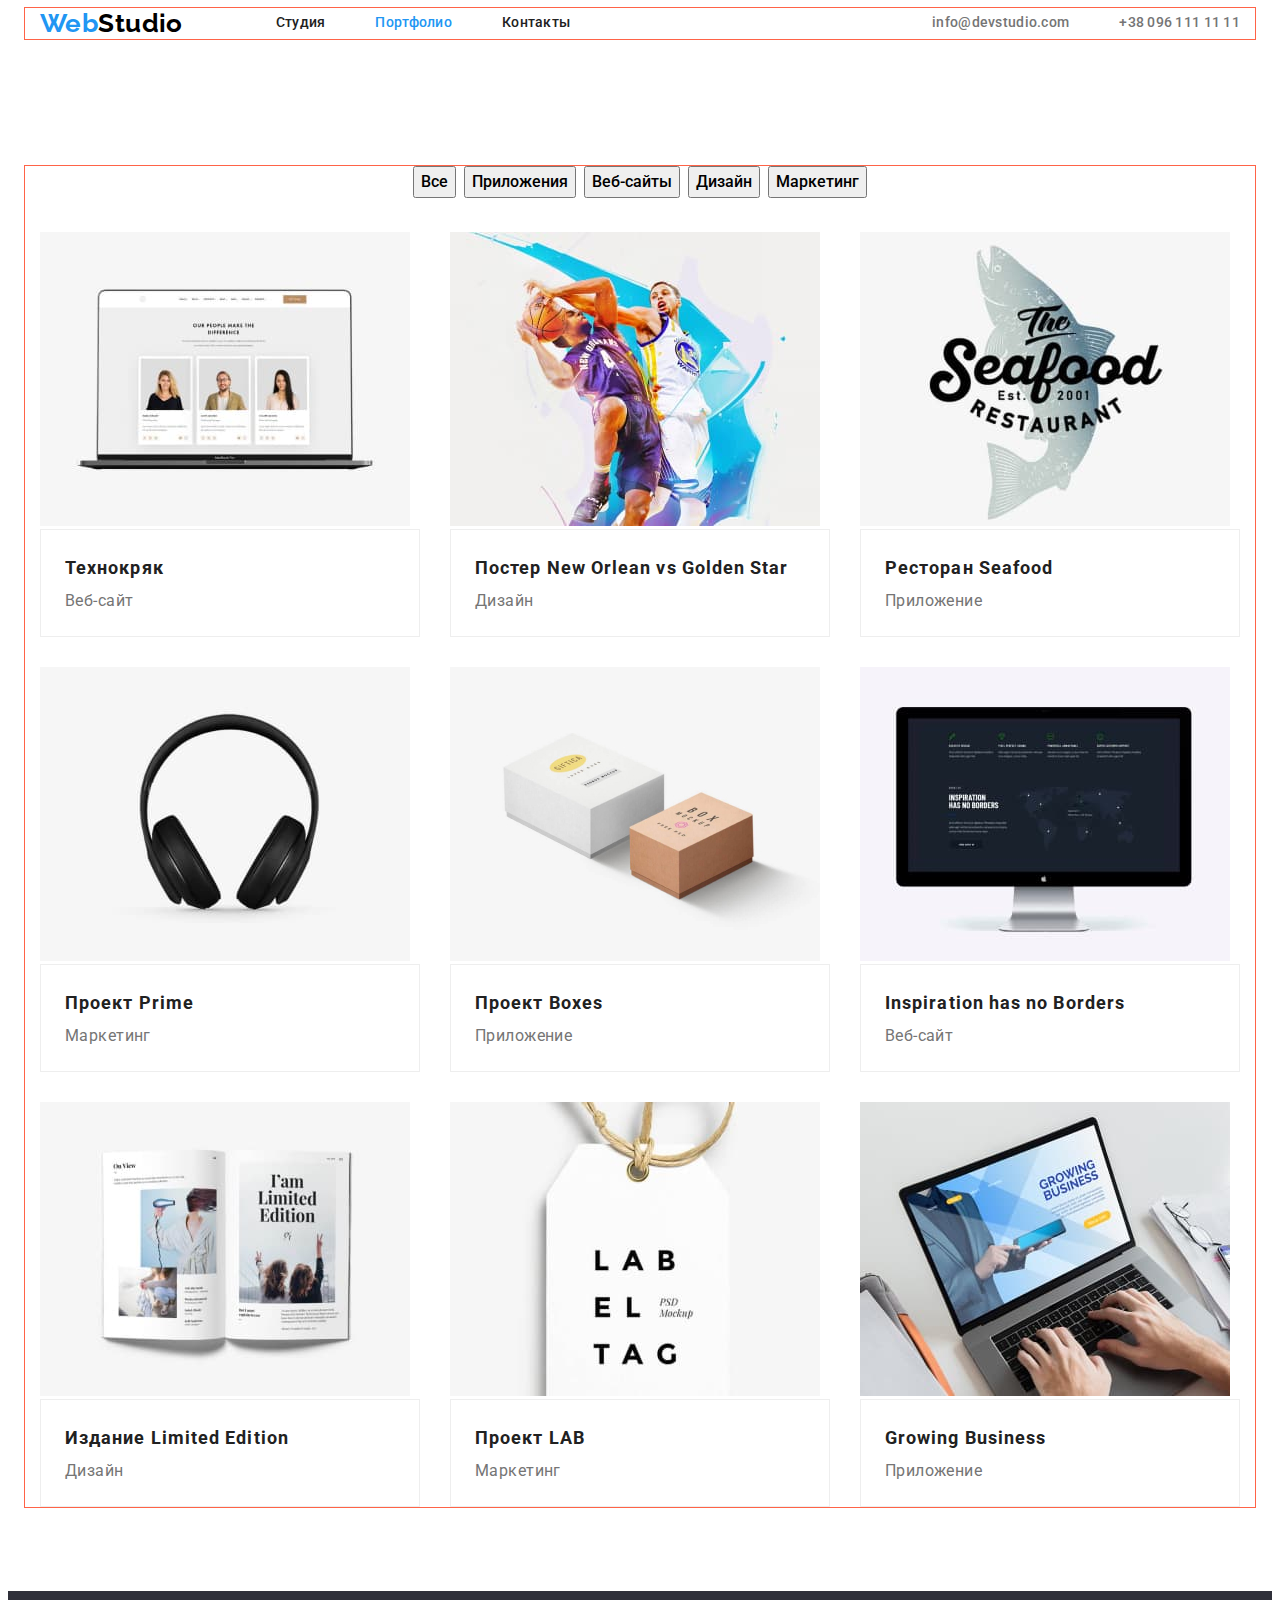
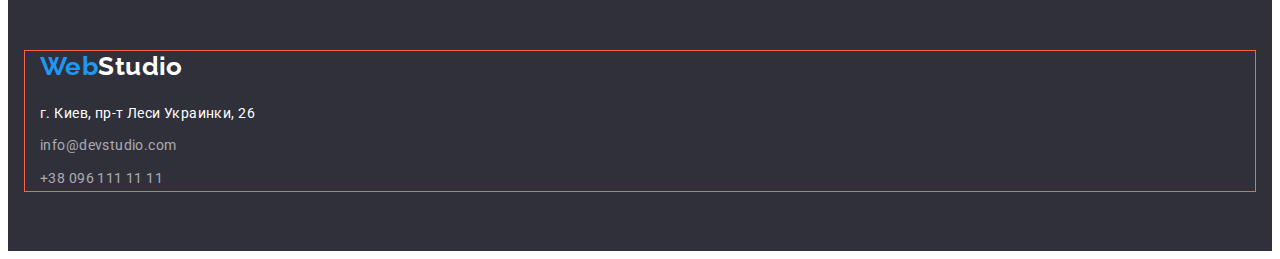
==== commit 0db05836: "Update portfolio.html" ====
--- a/portfolio.html
+++ b/portfolio.html
@@ -119,7 +119,7 @@
                         <li class="project-catalog-item">
                             <a href="">
                             <img src="./images/portfolio/growingbus.jpg" alt="Гроуин Бизнес" width="370" height="294"/>
-                            <div class="project-discription"><
+                            <div class="project-discription">
                                 <h2 class="project-name">Growing Business</h2>
                                 <p class="project-type">Приложение</p>
                             </div>
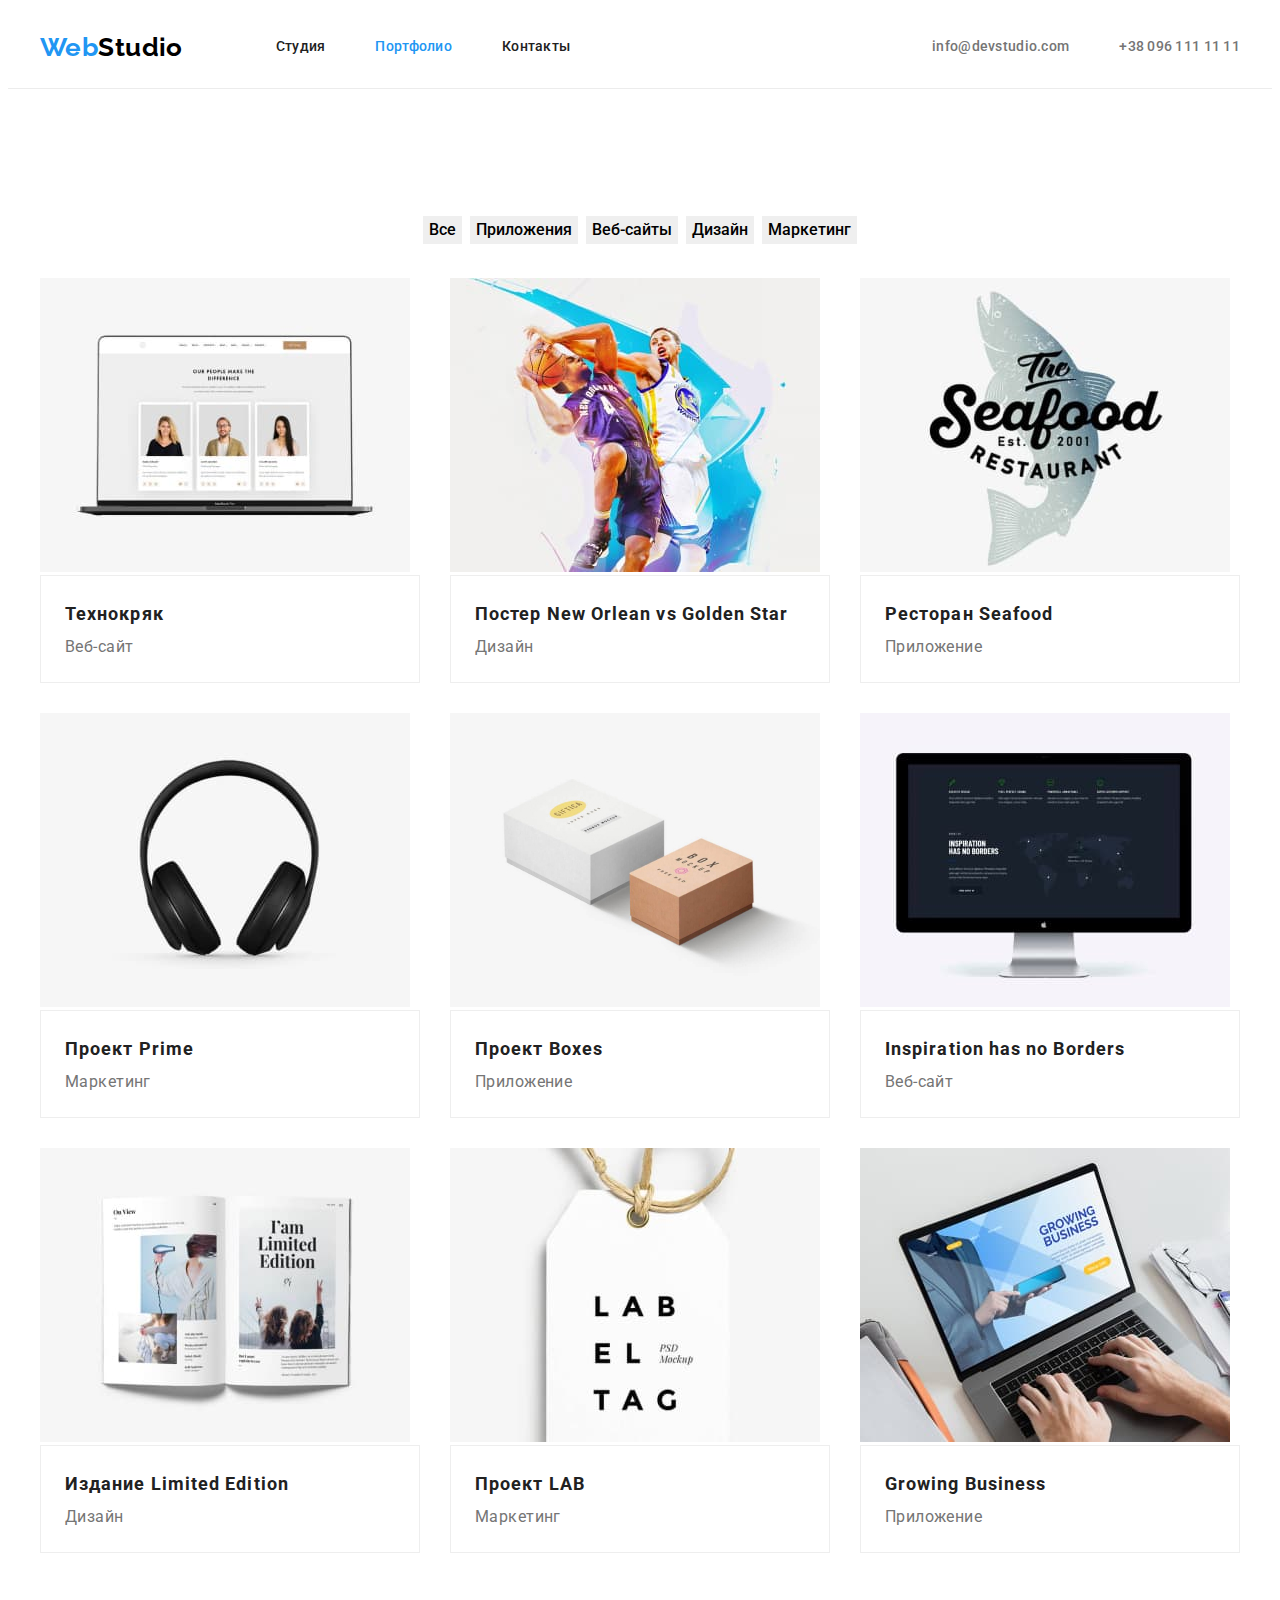
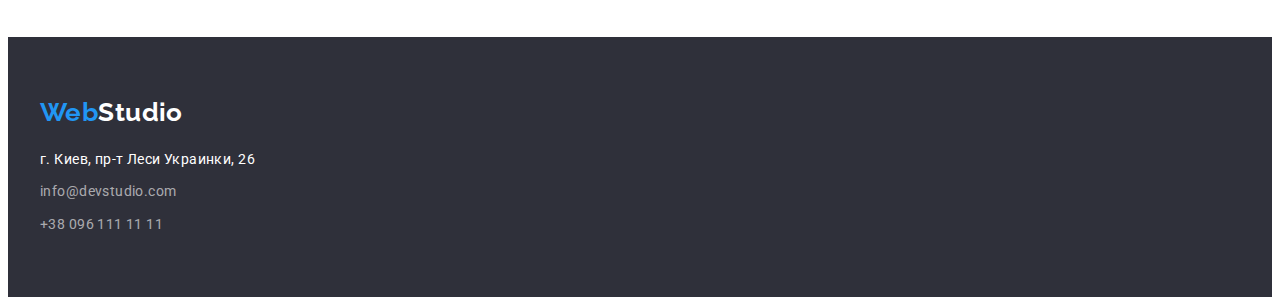
==== commit 65c43bf3: "Fixed mistakes" ====
--- a/portfolio.html
+++ b/portfolio.html
@@ -14,7 +14,7 @@
 </head>
     <body>  
         <!--Хедер--> 
-        <header>
+        <header class="header">
             <div class="container container-header">
                 <nav class="navigation">
                     <a class="logo" href="./index.html"><span class="logo-web">Web</span><span class="logo-studio">Studio</span></a>
--- a/css/styles.css
+++ b/css/styles.css
@@ -30,8 +30,6 @@
   width: 1200px;
   margin: 0 auto;
   padding: 0 15px;
-
-  outline: 1px solid tomato;
 }
 
 .section {
@@ -176,10 +174,13 @@
 
 .hero-button {
   display: block;
-  max-width: 200px;
   margin: 0 auto;
   margin-top: 30px;
   border-radius: 4px;
+  padding: 6px 32px;
+  background: var(--text-BG-color);
+  color: var(--text-color-white);
+  border: none;
 
   font-family: Roboto;
   font-weight: 700;
@@ -199,6 +200,13 @@
   filter: drop-shadow(0px 4px 4px rgba(0, 0, 0, 0.25));
 }
 
+.hero-button:focus {
+  padding: 6px 32px;
+  background: #188ce8;
+  color: var(--text-color-white);
+  border: none;
+}
+
 /*-----------Студия--Особенности---------------*/
 
 .advantages-name {
@@ -217,6 +225,8 @@
 
 .advantages-title {
   margin-bottom: 10px;
+  text-transform: uppercase;
+
   font-weight: 700;
   font-size: 14px;
   line-height: 1.14;
@@ -309,6 +319,7 @@
 }
 
 .filter-button {
+  border: none;
   font-family: 'Roboto', sans-serif;
   font-weight: 500;
   font-size: 16px;
